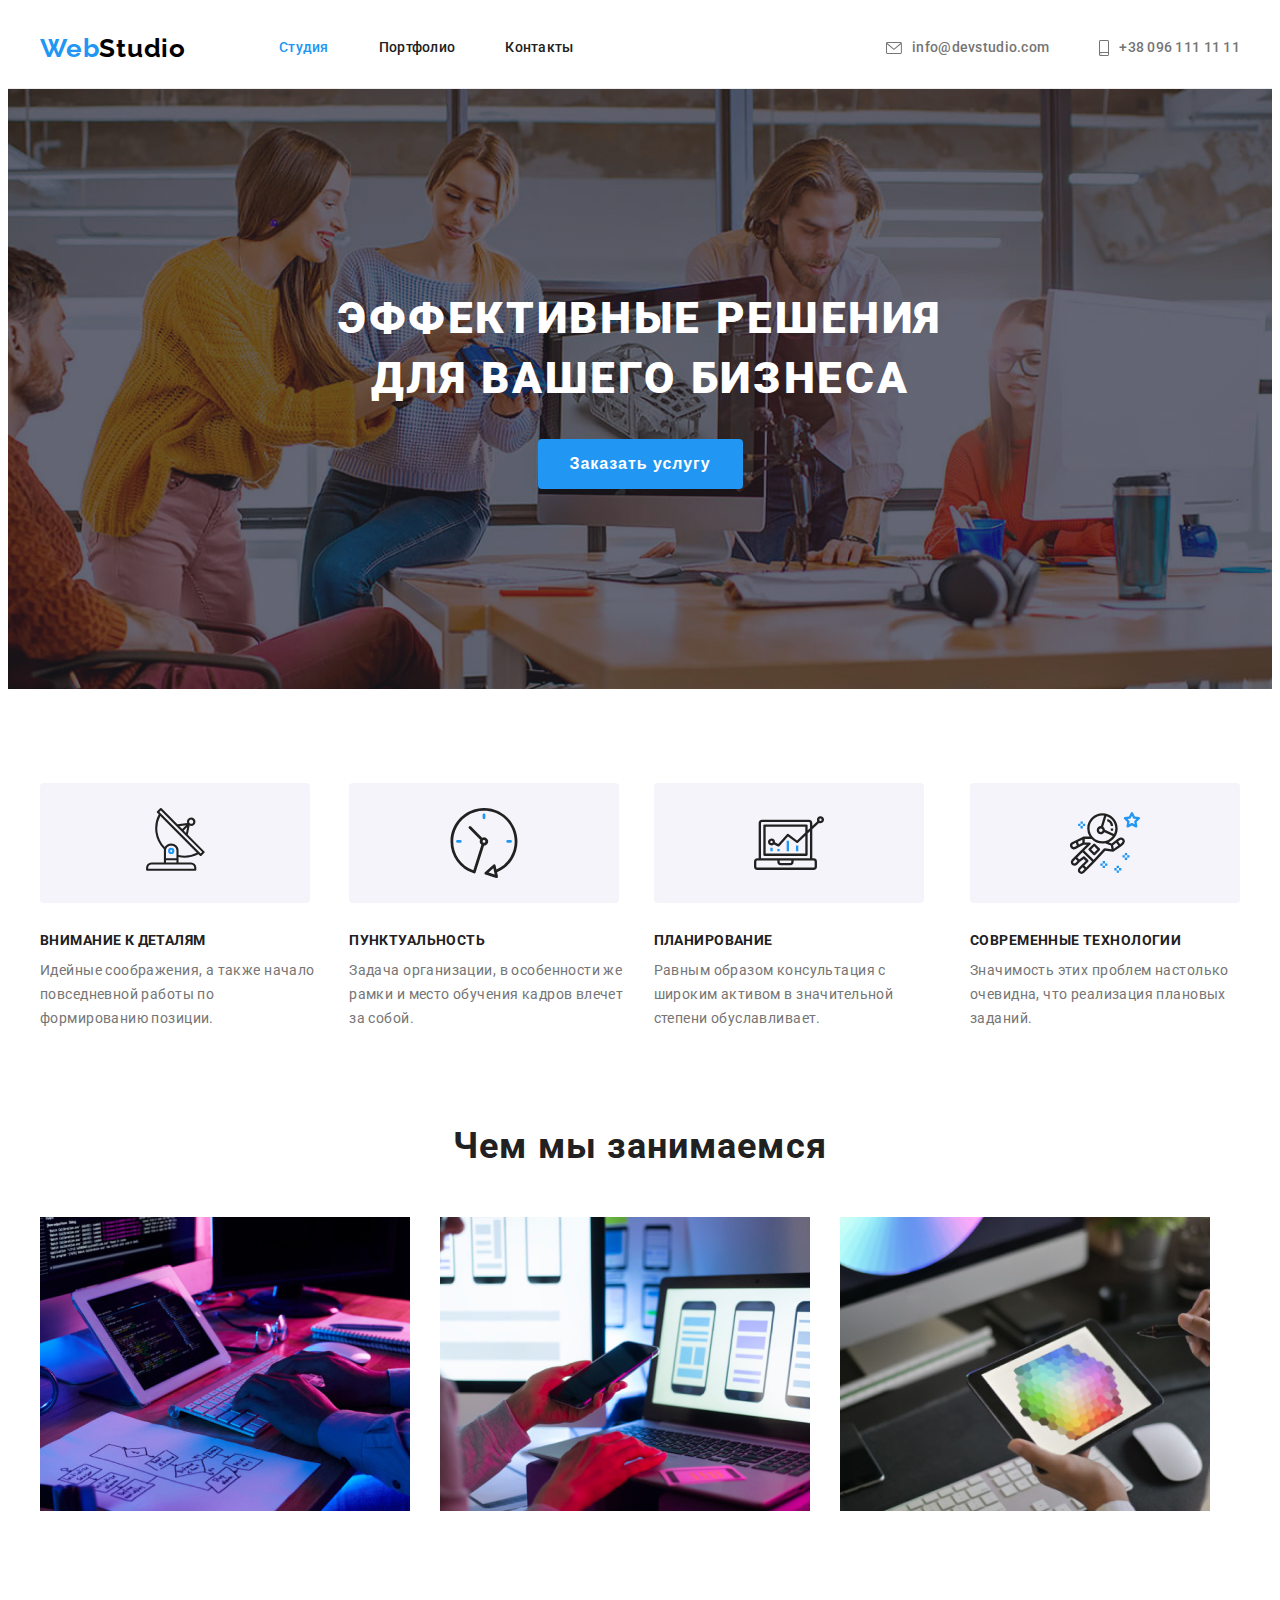
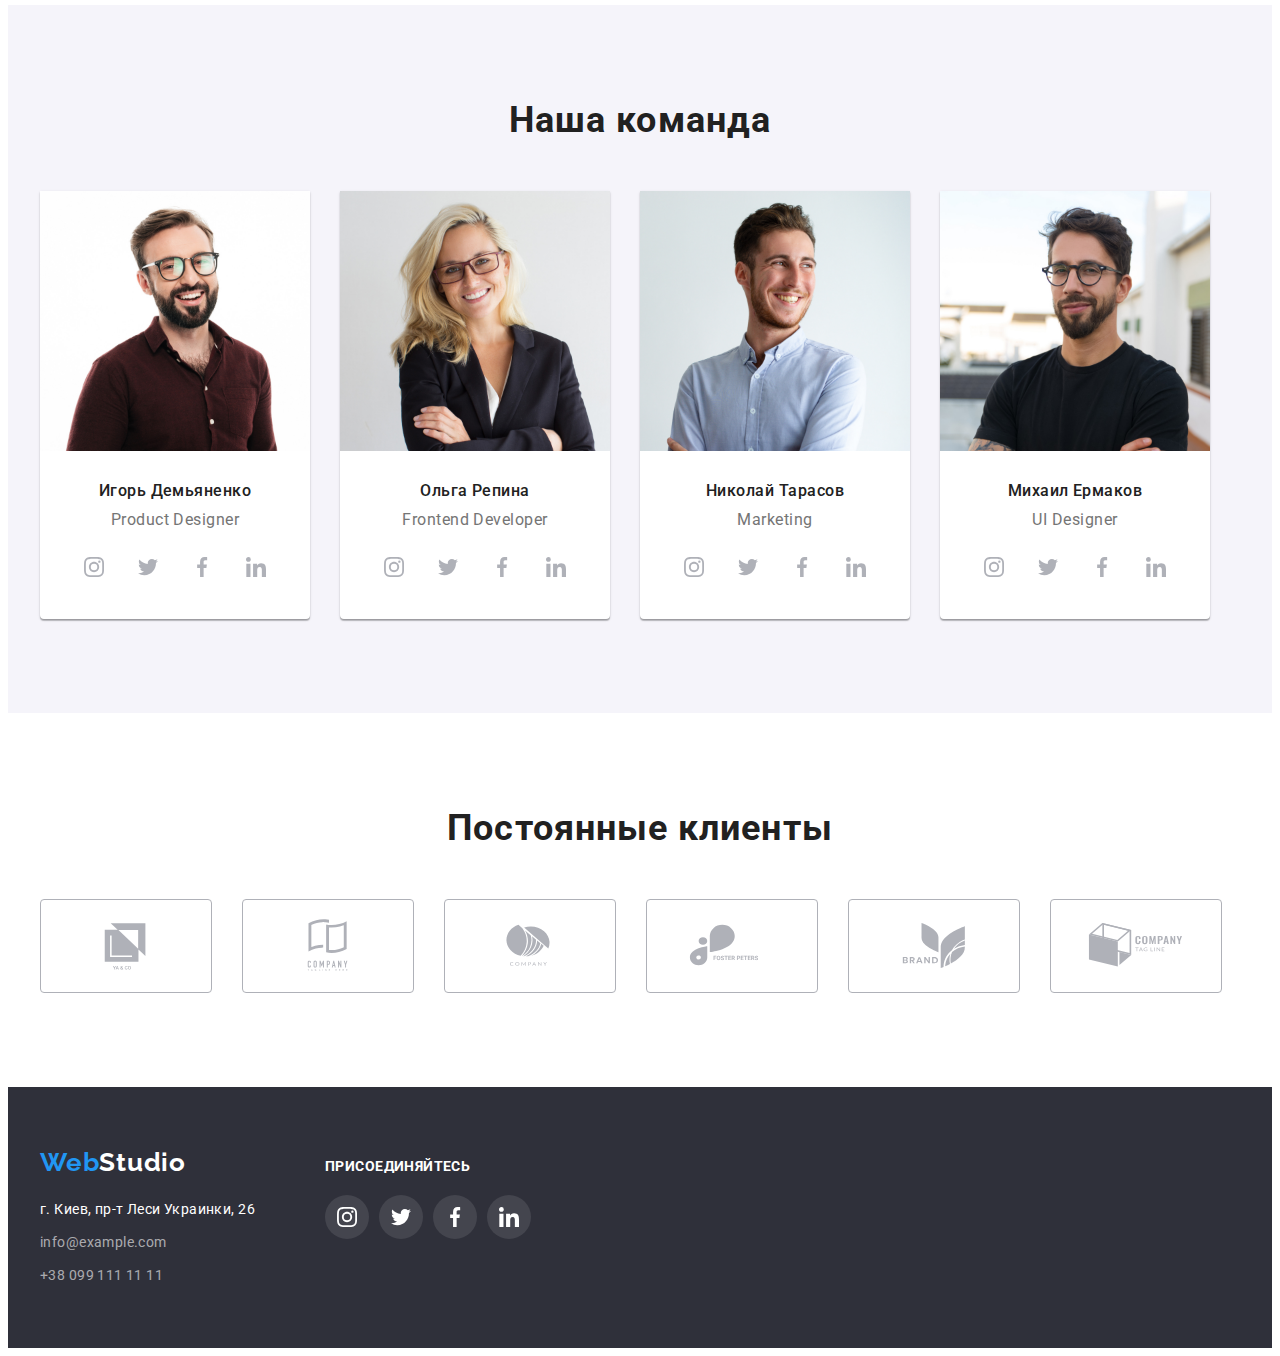
==== index.html @ aa601a35 "hw5" ====
<!DOCTYPE html>
<html lang="ru">
<head>
    <meta charset="UTF-8">
    <meta http-equiv="X-UA-Compatible" content="IE=edge">
    <meta name="viewport" content="width=device-width, initial-scale=1.0">
    <title>WebStudio</title>

    <!-- Основные шрифты -->
    <link rel="preconnect" href="https://fonts.googleapis.com">
    <link rel="preconnect" href="https://fonts.gstatic.com" crossorigin>
    <link href="https://fonts.googleapis.com/css2?family=Raleway:wght@700&family=Roboto:wght@400;500;700;900&display=swap" rel="stylesheet">
    
    <!-- Нормализация стилей -->
    <link rel="stylesheet" href="https://cdnjs.cloudflare.com/ajax/libs/modern-normalize/1.1.0/modern-normalize.min.css"
        integrity="sha512-wpPYUAdjBVSE4KJnH1VR1HeZfpl1ub8YT/NKx4PuQ5NmX2tKuGu6U/JRp5y+Y8XG2tV+wKQpNHVUX03MfMFn9Q=="
        crossorigin="anonymous" referrerpolicy="no-referrer" />
    
    <!-- Кастомные стили -->
    <link rel="stylesheet" href="./css/styles.css">
</head>
<body>
    <!-- Секция Хедер -->
    <header class="header">
        <div class="container header-container">
            <a class="logo link" href="./index.html" lang="en"><span class="logo-primary">Web</span><span
                    class="logo-secondary">Studio</span></a>
            <nav class="nav">
                <ul class="nav-list list">
                    <li class="nav-item"><a class="link current" href="./index.html">Студия</a></li>
                    <li class="nav-item"><a class="link" href="./portfolio.html">Портфолио</a></li>
                    <li class="nav-item"><a class="link" href="">Контакты</a></li>
                </ul>
            </nav>
            <ul class="contact-list list">
                <li class="contact-item">
                    <a class="contact-link link" href="mailto:info@devstudio.com">
                        <svg class="contact-icon" width="16" height="12">
                            <use href="./images/icons.svg#envelope"></use>
                        </svg>
                        info@devstudio.com</a>
                </li>
                <li class="contact-item">
                    <a class="contact-link link" href="tel:+380961111111">
                        <svg class="contact-icon" width="10" height="16">
                            <use href="./images/icons.svg#smartphone"></use>
                        </svg>
                        +38 096 111 11 11</a>
                </li>
            </ul>
        </div>
    </header>
    <!-- Уникальный контент -->
    <main>
        <!-- Секция Герой -->
        <section class="hero">
            <div class="container hero-container">
                <h1 class="hero-title">Эффективные решения для вашего бизнеса</h1>
                <button class="hero-button" type="button">Заказать услугу</button>
            </div> 
        </section>
        <!-- Секция Особенности -->
        <section class="feature section">
            <div class="container feature-container">
                <h2 class="feature-title">Особенности студии</h2>
                <ul class="feature-list list">
                    <li class="feature-item">
                        <div class="feature-box-icon">
                            <svg class="feature-icon" width="70" height="70">
                                <use href="./images/icons.svg#antenna"></use>
                            </svg>
                        </div>
                        <h3 class="feature-subtitle">Внимание к деталям</h3>
                        <p class="feature-text">Идейные соображения, а также начало повседневной работы по формированию позиции.</p>
                    </li>
                    <li class="feature-item">
                        <div class="feature-box-icon">
                            <svg class="feature-icon" width="70" height="70">
                                <use href="./images/icons.svg#clock"></use>
                            </svg>
                        </div>
                        <h3 class="feature-subtitle">Пунктуальность</h3>
                        <p class="feature-text">Задача организации, в особенности же рамки и место обучения кадров влечет за собой.</p>
                    </li>
                    <li class="feature-item">
                        <div class="feature-box-icon">
                            <svg class="feature-icon" width="70" height="70">
                                <use href="./images/icons.svg#diagram"></use>
                            </svg>
                        </div>
                        <h3 class="feature-subtitle">Планирование</h3>
                        <p class="feature-text">Равным образом консультация с широким активом в значительной степени обуславливает.</p>
                    </li>
                    <li class="feature-item">
                        <div class="feature-box-icon">
                            <svg class="feature-icon" width="70" height="70">
                                <use href="./images/icons.svg#astronaut"></use>
                            </svg>
                        </div>
                        <h3 class="feature-subtitle">Современные технологии</h3>
                        <p class="feature-text">Значимость этих проблем настолько очевидна, что реализация плановых заданий.</p>
                    </li>
                </ul>
            </div>
        </section>
        <!-- Секция Услуги -->
        <section class="services section">
            <div class="container services-container">
                <h2 class="services-title">Чем мы занимаемся</h2>
                <ul class="services-list list">
                    <li class="services-item">
                        <img class="services-img" src="./images/services/code.jpg" alt="написание кода" width="370" height="294">
                    </li>
                    <li class="services-item">
                        <img class="services-img" src="./images/services/layout.jpg" alt="создание макетов" width="370" height="294">
                    </li>
                    <li class="services-item">
                        <img class="services-img" src="./images/services/palette.jpg" alt="палитра цветов" width="370" height="294">
                    </li>
                </ul>
            </div>
        </section>
        <!-- Cекция Команда -->
        <section class="team section">
            <div class="container team-container">
                <h2 class="team-title">Наша команда</h2>
                <ul class="team-list list">
                    <li class="team-item">
                        <img class="team-img" src="./images/team/pd.jpg" alt="Игорь Демьяненко" width="270" height="260">
                        <div class="team-txt">
                            <h3 class="team-subtitle">Игорь Демьяненко</h3>
                            <p class="team-desc" lang="en">Product Designer</p>
                            <ul class="socials list">
                                <li class="socials-item">
                                    <a class="socials-link link" href="">
                                        <svg class="socials-icon" width="20" height="20">
                                            <use href="./images/icons.svg#instagram"></use>
                                        </svg>
                                    </a>
                                </li>
                                <li class="socials-item">
                                    <a class="socials-link link" href="">
                                        <svg class="socials-icon" width="20" height="20">
                                            <use href="./images/icons.svg#twitter"></use>
                                        </svg>
                                    </a>
                                </li>
                                <li class="socials-item">
                                    <a class="socials-link link" href="">
                                        <svg class="socials-icon" width="20" height="20">
                                            <use href="./images/icons.svg#facebook"></use>
                                        </svg>
                                    </a>
                                </li>
                                <li class="socials-item">
                                    <a class="socials-link link" href="">
                                        <svg class="socials-icon" width="20" height="20">
                                            <use href="./images/icons.svg#linkedin"></use>
                                        </svg>
                                    </a>
                                </li>
                            </ul>
                        </div>
                    </li>
                    <li class="team-item">
                        <img class="team-img" src="./images/team/fd.jpg" alt="Ольга Репина" width="270" height="260">
                        <div class="team-txt">
                            <h3 class="team-subtitle">Ольга Репина</h3>
                            <p class="team-desc" lang="en">Frontend Developer</p>
                            <ul class="socials list">
                                <li class="socials-item">
                                    <a class="socials-link link" href="">
                                        <svg class="socials-icon" width="20" height="20">
                                            <use href="./images/icons.svg#instagram"></use>
                                        </svg>
                                    </a>
                                </li>
                                <li class="socials-item">
                                    <a class="socials-link link" href="">
                                        <svg class="socials-icon" width="20" height="20">
                                            <use href="./images/icons.svg#twitter"></use>
                                        </svg>
                                    </a>
                                </li>
                                <li class="socials-item">
                                    <a class="socials-link link" href="">
                                        <svg class="socials-icon" width="20" height="20">
                                            <use href="./images/icons.svg#facebook"></use>
                                        </svg>
                                    </a>
                                </li>
                                <li class="socials-item">
                                    <a class="socials-link link" href="">
                                        <svg class="socials-icon" width="20" height="20">
                                            <use href="./images/icons.svg#linkedin"></use>
                                        </svg>
                                    </a>
                                </li>
                            </ul>
                        </div>
                    </li>
                    <li class="team-item">
                        <img class="team-img" src="./images/team/marketing.jpg" alt="Николай Тарасов" width="270" height="260">
                        <div class="team-txt">
                            <h3 class="team-subtitle">Николай Тарасов</h3>
                            <p class="team-desc" lang="en">Marketing</p>
                            <ul class="socials list">
                                <li class="socials-item">
                                    <a class="socials-link link" href="">
                                        <svg class="socials-icon" width="20" height="20">
                                            <use href="./images/icons.svg#instagram"></use>
                                        </svg>
                                    </a>
                                </li>
                                <li class="socials-item">
                                    <a class="socials-link link" href="">
                                        <svg class="socials-icon" width="20" height="20">
                                            <use href="./images/icons.svg#twitter"></use>
                                        </svg>
                                    </a>
                                </li>
                                <li class="socials-item">
                                    <a class="socials-link link" href="">
                                        <svg class="socials-icon" width="20" height="20">
                                            <use href="./images/icons.svg#facebook"></use>
                                        </svg>
                                    </a>
                                </li>
                                <li class="socials-item">
                                    <a class="socials-link link" href="">
                                        <svg class="socials-icon" width="20" height="20">
                                            <use href="./images/icons.svg#linkedin"></use>
                                        </svg>
                                    </a>
                                </li>
                            </ul>
                        </div>
                    </li>
                    <li class="team-item">
                        <img class="team-img" src="./images/team/uidesigner.jpg" alt="Михаил Ермаков" width="270" height="260">
                        <div class="team-txt">
                            <h3 class="team-subtitle">Михаил Ермаков</h3>
                            <p class="team-desc" lang="en">UI Designer</p>
                            <ul class="socials list">
                                <li class="socials-item">
                                    <a class="socials-link link" href="">
                                        <svg class="socials-icon" width="20" height="20">
                                            <use href="./images/icons.svg#instagram"></use>
                                        </svg>
                                    </a>
                                </li>
                                <li class="socials-item">
                                    <a class="socials-link link" href="">
                                        <svg class="socials-icon" width="20" height="20">
                                            <use href="./images/icons.svg#twitter"></use>
                                        </svg>
                                    </a>
                                </li>
                                <li class="socials-item">
                                    <a class="socials-link link" href="">
                                        <svg class="socials-icon" width="20" height="20">
                                            <use href="./images/icons.svg#facebook"></use>
                                        </svg>
                                    </a>
                                </li>
                                <li class="socials-item">
                                    <a class="socials-link link" href="">
                                        <svg class="socials-icon" width="20" height="20">
                                            <use href="./images/icons.svg#linkedin"></use>
                                        </svg>
                                    </a>
                                </li>
                            </ul>
                        </div>
                    </li>
                </ul>
            </div>   
        </section>
        <!-- Секция Клиенты -->
        <section class="clients section">
            <div class="container clients-container">
                <h2 class="clients-title">Постоянные клиенты</h2>
                <ul class="clients-list list">
                    <li class="clients-item">
                        <a class="clients-link link" href="">
                            <svg class="clients-icon" width="106" height="60">
                                <use href="./images/icons.svg#client-1"></use>
                            </svg>
                        </a>
                    </li>
                    <li class="clients-item">
                        <a class="clients-link link" href="">
                            <svg class="clients-icon" width="106" height="60">
                                <use href="./images/icons.svg#client-2"></use>
                            </svg>
                        </a>
                    </li>
                    <li class="clients-item">
                        <a class="clients-link link" href="">
                            <svg class="clients-icon" width="106" height="60">
                                <use href="./images/icons.svg#client-3"></use>
                            </svg>
                        </a>
                    </li>
                    <li class="clients-item">
                        <a class="clients-link link" href="">
                            <svg class="clients-icon" width="106" height="60">
                                <use href="./images/icons.svg#client-4"></use>
                            </svg>
                        </a>
                    </li>
                    <li class="clients-item">
                        <a class="clients-link link" href="">
                            <svg class="clients-icon" width="106" height="60">
                                <use href="./images/icons.svg#client-5"></use>
                            </svg>
                        </a>
                    </li>
                    <li class="clients-item">
                        <a class="clients-link link" href="">
                            <svg class="clients-icon" width="106" height="60">
                                <use href="./images/icons.svg#client-6"></use>
                            </svg>
                        </a>
                    </li>
                </ul>
            </div>
        </section>
    </main>
    <!-- Секция Футер -->
    <footer class="footer section">
        <div class="container footer-container">
            <div class="footer-container-contacts">
                <a class="logo link" href="./index.html" lang="en"><span class="logo-primary">Web</span><span
                        class="footer-logo-secondary">Studio</span></a>
                <address class="footer-address">
                    <span class="location">г. Киев, пр-т Леси Украинки, 26</span>
                    <ul class="footer-list list">
                        <li class="footer-item">
                            <a class="footer-link link" href="mailto:info@example.com">info@example.com</a>
                        </li>
                        <li class="footer-item">
                            <a class="footer-link link" href="tel:+380991111111">+38 099 111 11 11</a>
                        </li>
                    </ul>
                </address>
            </div>
            <div class="footer-container-socials">
                <p class="footer-socials-title">присоединяйтесь</p>
                <ul class="footer-socials list">
                    <li class="footer-socials-item">
                        <a class="footer-socials-link link" href="">
                            <svg class="footer-socials-icon" width="20" height="20">
                                <use href="./images/icons.svg#instagram"></use>
                            </svg>
                        </a>
                    </li>
                    <li class="footer-socials-item">
                        <a class="footer-socials-link link" href="">
                            <svg class="footer-socials-icon" width="20" height="20">
                                <use href="./images/icons.svg#twitter"></use>
                            </svg>
                        </a>
                    </li>
                    <li class="footer-socials-item">
                        <a class="footer-socials-link link" href="">
                            <svg class="footer-socials-icon" width="20" height="20">
                                <use href="./images/icons.svg#facebook"></use>
                            </svg>
                        </a>
                    </li>
                    <li class="footer-socials-item">
                        <a class="footer-socials-link link" href="">
                            <svg class="footer-socials-icon" width="20" height="20">
                                <use href="./images/icons.svg#linkedin"></use>
                            </svg>
                        </a>
                    </li>
                </ul>
            </div>
        </div>
    </footer>
</body>
</html>
---- css/styles.css ----
:root {
  /* Шрифт */
  --primary-font: "Roboto", sans-serif;
  --secondary-font: "Raleway", sans-serif;

  /* Цвет текста */
  --primary-text-color: #212121;
  --secondary-text-color: #757575;
  --primary-accent-color: #2196f3;
  --secondary-accent-color: #ffffff;
  --header-logo-color: #000000;
  --footer-item-color: rgba(255, 255, 255, 0.6);

  /* Фон */
  --primary-background-color: #ffffff;
  --secondary-background-color: #2f303a;
  --additional-background-color: #f5f4fa;
  --hero-background-color: #c4c4c4;
}

/* Body */

body {
  font-family: var(--primary-font);
  font-size: 14px;
  line-height: 1.14;

  letter-spacing: 0.03em;

  color: var(--primary-text-color);
  background-color: var(--primary-background-color);
}

h1,
h2,
h3,
h4,
h5,
h6,
p {
  margin: 0;
  max-width: 100%;
}

img {
  display: block;
}

.link {
  font-family: inherit;
  color: inherit;
  text-decoration: none;
}
.list {
  padding-left: 0;
  margin-top: 0;
  margin-bottom: 0;

  list-style: none;
}

.container {
  width: 1200px;
  padding-left: 15px;
  padding-right: 15px;

  margin-left: auto;
  margin-right: auto;
}

.section {
  padding-top: 94px;
  padding-bottom: 94px;
}

/* Стиль Лого */

.logo-primary,
.logo-secondary,
.footer-logo-secondary {
  font-family: var(--secondary-font);
  font-weight: 700;
  font-size: 26px;
  line-height: 1.19;

  letter-spacing: 0.03em;

  color: var(--primary-accent-color);
}
.logo-secondary {
  color: var(--header-logo-color);
}
.footer-logo-secondary {
  color: var(--secondary-accent-color);
}

/* Хедер */

.header {
  border-bottom: 1px solid #ececec;
}

.header-container {
  display: flex;
  align-items: center;
}

.header-container .logo {
  margin-right: 93px;
}

.nav-list {
  display: flex;
}

.nav-item {
  display: flex;
  margin-right: 50px;

  font-weight: 500;
  letter-spacing: 0.02em;
}

.nav-item:last-child {
  margin-right: 0;
}

.nav-item > .link:hover,
.nav-item > .link:focus {
  color: var(--primary-accent-color);
}

.nav-item > .link {
  display: block;
  padding-top: 32px;
  padding-bottom: 32px;
}

.nav-list .link.current {
  color: var(--primary-accent-color);
}

.contact-list {
  display: flex;
  margin-left: auto;

  font-weight: 500;
  letter-spacing: 0.02em;
}

.contact-item {
  color: var(--secondary-text-color);
}

.contact-item:not(:last-child) {
  margin-right: 50px;
}

.contact-link {
  display: flex;
  align-items: center;
  padding-top: 32px;
  padding-bottom: 32px;
}

.contact-icon {
  margin-right: 10px;
  fill: currentColor;
}

.contact-list .link:hover,
.contact-list .link:focus {
  color: var(--primary-accent-color);
}

/* Герой */

.hero {
  max-width: 1600px;
  margin-left: auto;
  margin-right: auto;
  padding-top: 200px;
  padding-bottom: 200px;

  text-align: center;

  background-color: var(--hero-background-color);
  background-image: linear-gradient(
      to bottom,
      rgba(47, 48, 58, 0.4),
      rgba(47, 48, 58, 0.4)
    ),
    url(../images/hero-img.jpg);
  background-repeat: no-repeat;
  background-position: center;
  background-size: cover;
}

.hero-title {
  max-width: 696px;
  margin-left: auto;
  margin-right: auto;
  margin-bottom: 30px;

  font-weight: 900;
  font-size: 44px;
  line-height: 1.36;

  letter-spacing: 0.06em;
  text-transform: uppercase;

  color: var(--secondary-accent-color);
}

.hero-button {
  padding: 10px 32px;
  border-radius: 4px;

  font-weight: 700;
  font-size: 16px;
  line-height: 1.88;
  letter-spacing: 0.06em;

  color: var(--secondary-accent-color);

  background-color: var(--primary-accent-color);
  cursor: pointer;

  border: none;
}

.hero-button:hover,
.hero-button:focus {
  background-color: #188ce8;
}

/* Особенности */

.feature-list {
  display: flex;
}

.feature-box-icon {
  display: flex;
  width: 270px;
  height: 120px;
  margin-bottom: 30px;
  justify-content: center;
  align-items: center;
  background-color: var(--additional-background-color);
  border-radius: 4px;
}

.feature-item {
  min-width: 270px;
}

.feature-item:not(:last-child) {
  margin-right: 30px;
}

.feature-subtitle {
  margin-bottom: 10px;

  font-weight: 700;
  font-size: 14px;
  line-height: 1.14;

  letter-spacing: 0.03em;
  text-transform: uppercase;

  color: var(--primary-text-color);
}

.feature-text {
  font-size: 14px;
  line-height: 1.71;

  letter-spacing: 0.03em;

  color: var(--secondary-text-color);
}

/* Услуги и Команда*/

.services.section {
  padding-top: 0;
}

.services-title,
.team-title {
  margin-bottom: 50px;

  font-weight: 700;
  font-size: 36px;
  line-height: 1.17;

  text-align: center;
  letter-spacing: 0.03em;

  color: var(--primary-text-color);
}

.services-list {
  display: flex;
}

.services-item:not(:last-child) {
  margin-right: 30px;
}

.team-list {
  display: flex;
}

.team-item {
  background-color: var(--primary-background-color);
  box-shadow: 0px 1px 3px rgba(0, 0, 0, 0.12), 0px 1px 1px rgba(0, 0, 0, 0.14),
    0px 2px 1px rgba(0, 0, 0, 0.2);
  border-radius: 0px 0px 4px 4px;
}

.team-item:not(:last-child) {
  margin-right: 30px;
}

.team-txt {
  padding-top: 30px;
  padding-bottom: 30px;
  padding-left: 32px;
  padding-right: 32px;
}

.team-subtitle {
  margin-bottom: 10px;

  font-weight: 500;
  font-size: 16px;
  line-height: 1.19;
  text-align: center;

  letter-spacing: 0.03em;

  color: var(--primary-text-color);
}

.team-desc {
  margin-bottom: 16px;

  font-size: 16px;
  line-height: 1.19;
  text-align: center;

  letter-spacing: 0.03em;

  color: var(--secondary-text-color);
}

.team {
  background: var(--additional-background-color);
}

.socials {
  display: flex;
}

.socials-item:not(:last-child) {
  margin-right: 10px;
}

.socials-link {
  display: flex;
  justify-content: center;
  align-items: center;

  width: 44px;
  height: 44px;

  border-radius: 50%;
  background-color: var(--primary-background-color);
}

.socials-link:hover,
.socials-link:focus {
  background-color: var(--primary-accent-color);
}

.socials-link:hover .socials-icon,
.socials-link:focus .socials-icon {
  fill: var(--secondary-accent-color);
}

.socials-icon {
  fill: #afb1b8;
}

/* Секция Клиенты */
.clients {
  padding-top: 94px;
  padding-bottom: 94px;
}

.clients-title {
  margin-bottom: 50px;

  font-weight: 700;
  font-size: 36px;
  line-height: 1.17;
  text-align: center;
  letter-spacing: 0.03em;

  color: var(--primary-text-color);
}

.clients-list {
  display: flex;
}

.clients-item:not(:last-child) {
  margin-right: 30px;
}

.clients-link {
  display: flex;
  justify-content: center;
  align-items: center;
  width: 170px;
  height: 92px;

  color: #afb1b8;
  border: 1px solid #afb1b8;
  border-radius: 4px;
}

.clients-icon {
  fill: #afb1b8;
}

.clients-link:hover .clients-icon,
.clients-link:focus .clients-icon {
  fill: var(--primary-accent-color);
}
.clients-link:hover,
.clients-link:focus {
  border: 1px solid var(--primary-accent-color);
}

/* Футер */
.footer-container {
  display: flex;
  align-items: baseline;
}

.footer.section {
  padding-top: 60px;
  padding-bottom: 60px;

  background-color: var(--secondary-background-color);
}

.footer-container-contacts {
  display: block;
  margin-right: 70px;
}

.footer-container-socials {
  display: block;
}
.footer-container .logo {
  display: block;
  margin-bottom: 20px;
}

.footer-socials-title {
  margin-bottom: 20px;

  font-weight: 700;
  font-size: 14px;
  line-height: 1.14;
  letter-spacing: 0.03em;
  text-transform: uppercase;

  color: var(--primary-background-color);
}

.footer-socials {
  display: flex;
}

.footer-socials-item:not(:last-child) {
  margin-right: 10px;
}

.footer-socials-link {
  display: flex;
  justify-content: center;
  align-items: center;

  width: 44px;
  height: 44px;

  border-radius: 50%;
  background-color: rgba(255, 255, 255, 0.1);
}

.footer-socials-link:hover,
.footer-socials-link:focus {
  background-color: var(--primary-accent-color);
}

.footer-socials-icon {
  fill: var(--secondary-accent-color);
}

.location,
.footer-link {
  font-size: 14px;
  line-height: 1.71;
  font-style: normal;

  letter-spacing: 0.03em;

  color: var(--secondary-accent-color);
}

.location {
  display: block;
  margin-bottom: 9px;
}

.footer-item:not(:last-child) {
  margin-bottom: 9px;
}

.footer-link {
  color: var(--footer-item-color);
}

.footer-link:hover,
.footer-link:focus {
  color: var(--primary-accent-color);
}
/* Портфолио */

.filter-list {
  display: flex;
  justify-content: center;
  margin-bottom: 50px;
}

.filter-item:not(:last-child) {
  margin-right: 8px;
}

.filter-btn {
  padding: 6px 22px;
  border-radius: 4px;

  font-weight: 500;
  font-size: 16px;
  line-height: 1.63;

  text-align: center;
  letter-spacing: 0.03em;

  color: var(--primary-text-color);
  background-color: var(--additional-background-color);
  cursor: pointer;

  border: none;
}

.filter-btn:hover,
.filter-btn:focus {
  color: var(--secondary-accent-color);
  background-color: var(--primary-accent-color);
  box-shadow: 0px 3px 1px rgba(0, 0, 0, 0.1), 0px 1px 2px rgba(0, 0, 0, 0.08),
    0px 2px 2px rgba(0, 0, 0, 0.12);
  border-radius: 4px;
}

.portfolio-list {
  display: flex;
  flex-wrap: wrap;

  margin-right: -30px;
  margin-bottom: -30px;
}

.portfolio-item {
  flex-basis: calc(100% - 60px) / 3;

  margin-right: 30px;
  margin-bottom: 30px;
}

.portfolio-link {
  display: block;
}

.portfolio-link:hover,
.portfolio-link:focus {
  box-shadow: 0px 1px 1px rgba(0, 0, 0, 0.12), 0px 4px 4px rgba(0, 0, 0, 0.06),
    1px 4px 6px rgba(0, 0, 0, 0.16);
}

.txt-card {
  padding-top: 20px;
  padding-bottom: 20px;
  padding-left: 24px;
  padding-right: 24px;

  border-left: 1px solid #eeeeee;
  border-right: 1px solid #eeeeee;
  border-bottom: 1px solid #eeeeee;
}

.portfolio-subtitle {
  margin-bottom: 4px;

  font-weight: 700;
  font-size: 18px;
  line-height: 2;

  letter-spacing: 0.06em;

  color: var(--primary-text-color);
}

.portfolio-desc {
  font-size: 16px;
  line-height: 1.88;

  letter-spacing: 0.03em;

  color: var(--secondary-text-color);
}

/* visually-hidden */

.feature-title,
.portfolio-title {
  position: absolute;
  white-space: nowrap;
  width: 1px;
  height: 1px;
  overflow: hidden;
  border: 0;
  padding: 0;
  clip: rect(0 0 0 0);
  clip-path: inset(50%);
  margin: -1px;
}
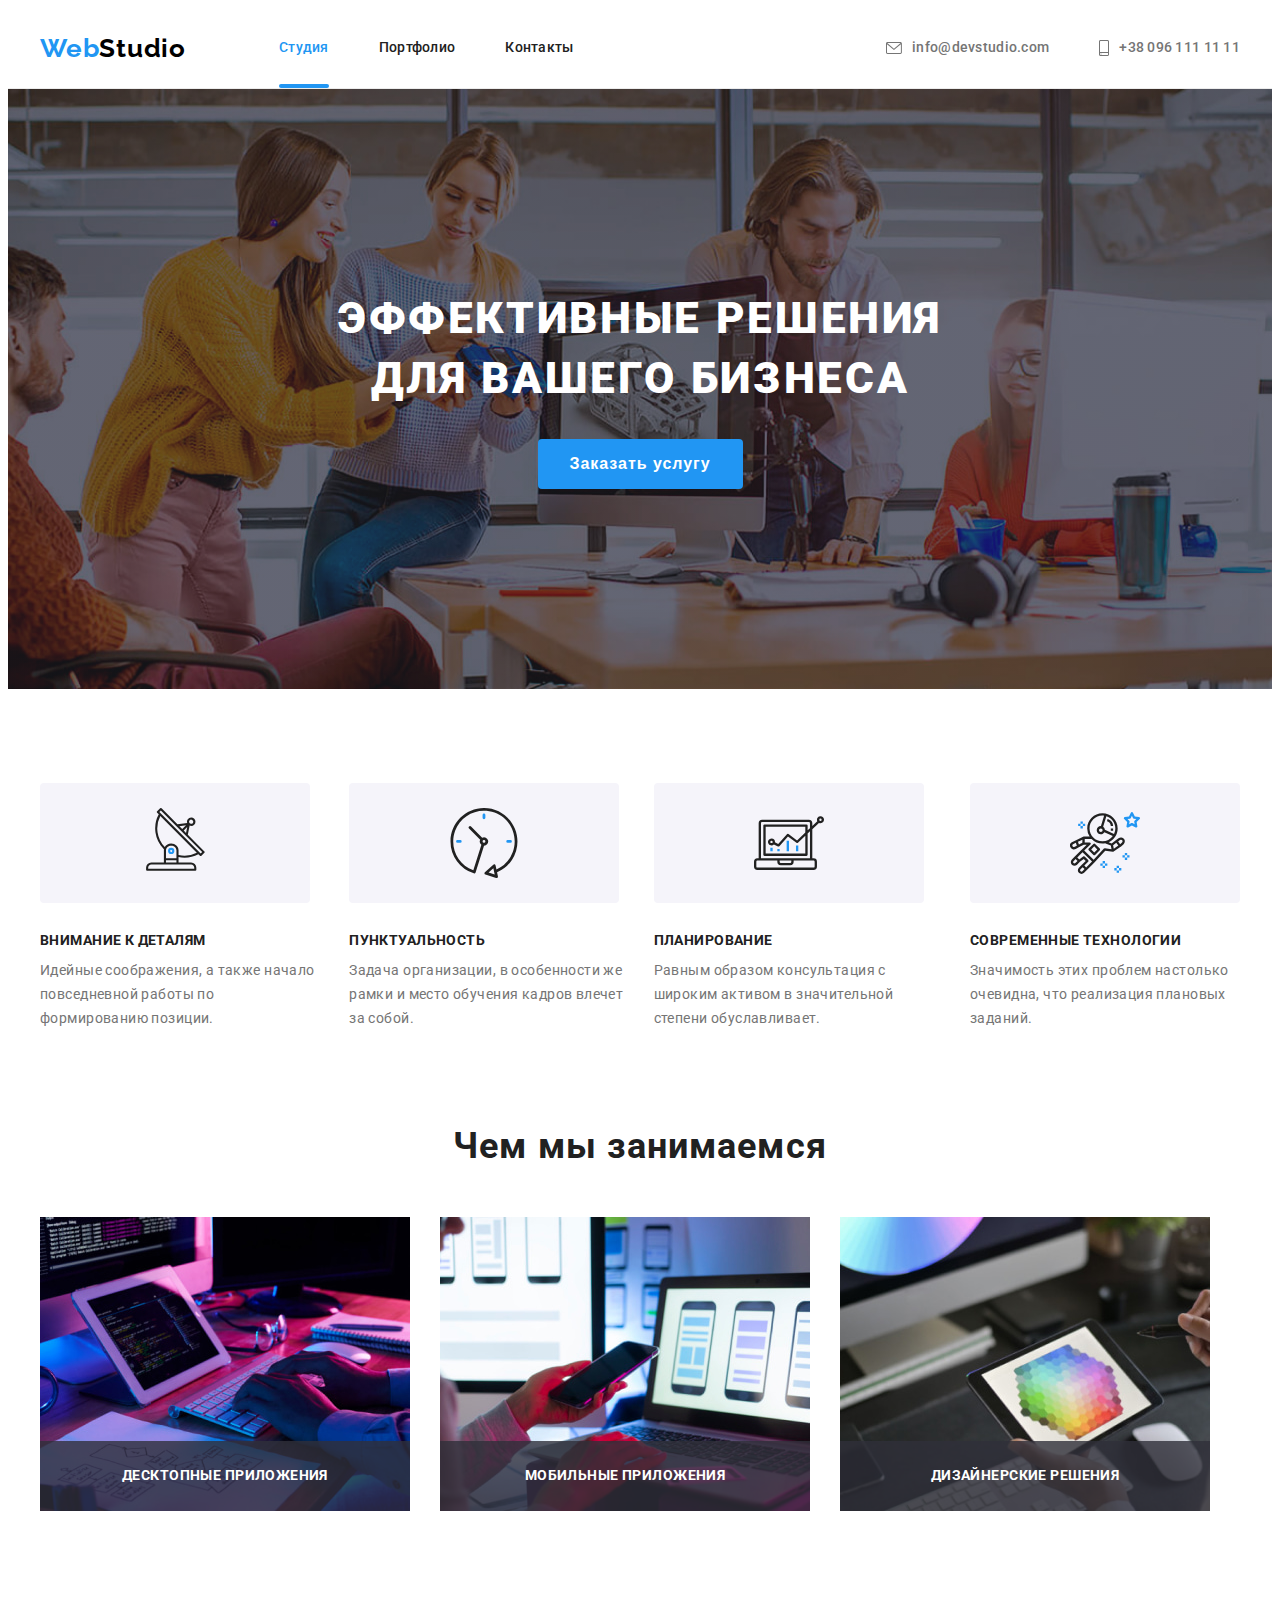
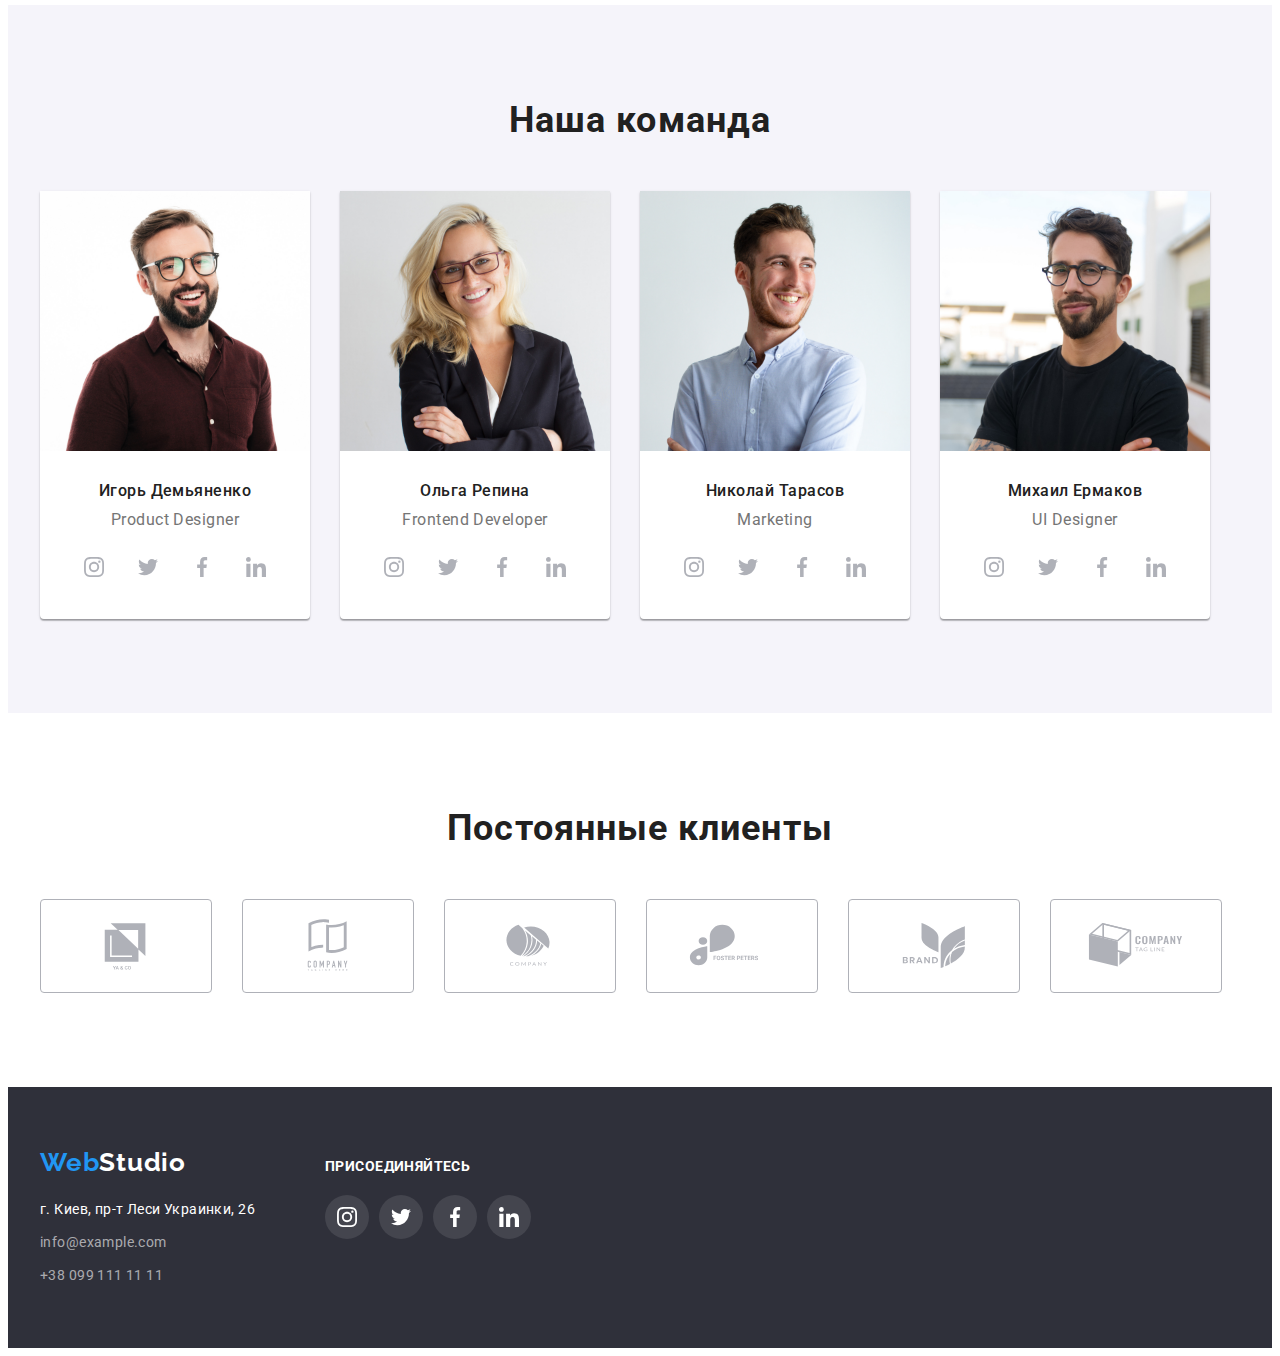
==== commit 3ce5f42c: "c1-c7-done" ====
--- a/index.html
+++ b/index.html
@@ -110,12 +110,21 @@
                 <ul class="services-list list">
                     <li class="services-item">
                         <img class="services-img" src="./images/services/code.jpg" alt="написание кода" width="370" height="294">
+                        <div class="services-row">
+                            <h3 class="services-subtitle">Десктопные приложения</h3>
+                        </div>
                     </li>
                     <li class="services-item">
                         <img class="services-img" src="./images/services/layout.jpg" alt="создание макетов" width="370" height="294">
+                        <div class="services-row">
+                            <h3 class="services-subtitle">Мобильные приложения</h3>
+                        </div>
                     </li>
                     <li class="services-item">
                         <img class="services-img" src="./images/services/palette.jpg" alt="палитра цветов" width="370" height="294">
+                        <div class="services-row">
+                            <h3 class="services-subtitle">Дизайнерские решения</h3>
+                        </div>
                     </li>
                 </ul>
             </div>
--- a/css/styles.css
+++ b/css/styles.css
@@ -16,6 +16,11 @@
   --secondary-background-color: #2f303a;
   --additional-background-color: #f5f4fa;
   --hero-background-color: #c4c4c4;
+  --portfolio-card-background: rgba(33, 150, 243, 0.9);
+
+  /* Анимация */
+  --primary-duration: 250ms;
+  --primery-timing-function: cubic-bezier(0.4, 0, 0.2, 1);
 }
 
 /* Body */
@@ -134,10 +139,28 @@
   display: block;
   padding-top: 32px;
   padding-bottom: 32px;
-}
-
-.nav-list .link.current {
+
+  transition: color var(--primary-duration) var(--primery-timing-function);
+}
+
+.link.current {
+  position: relative;
+
   color: var(--primary-accent-color);
+}
+
+.link.current::after {
+  content: "";
+
+  position: absolute;
+  left: 0;
+  bottom: 0;
+
+  display: block;
+  width: 100%;
+  height: 4px;
+  background-color: var(--primary-accent-color);
+  border-radius: 2px;
 }
 
 .contact-list {
@@ -161,6 +184,8 @@
   align-items: center;
   padding-top: 32px;
   padding-bottom: 32px;
+
+  transition: color var(--primary-duration) var(--primery-timing-function);
 }
 
 .contact-icon {
@@ -222,11 +247,12 @@
   letter-spacing: 0.06em;
 
   color: var(--secondary-accent-color);
-
   background-color: var(--primary-accent-color);
+  border: none;
   cursor: pointer;
 
-  border: none;
+  transition: background-color var(--primary-duration)
+    var(--primery-timing-function);
 }
 
 .hero-button:hover,
@@ -305,9 +331,41 @@
   display: flex;
 }
 
+.services-item {
+  display: block;
+  position: relative;
+}
+
 .services-item:not(:last-child) {
   margin-right: 30px;
 }
+
+.services-row {
+  display: flex;
+
+  position: absolute;
+  left: 0;
+  bottom: 0;
+
+  width: 100%;
+  height: 70px;
+  justify-content: center;
+  align-items: center;
+
+  background-color: rgba(47, 48, 58, 0.8);
+}
+
+.services-subtitle {
+  font-weight: 700;
+  font-size: 14px;
+  line-height: 1.14;
+  letter-spacing: 0.03em;
+  text-transform: uppercase;
+
+  color: var(--secondary-accent-color);
+}
+
+/* Команда */
 
 .team-list {
   display: flex;
@@ -378,6 +436,8 @@
 
   border-radius: 50%;
   background-color: var(--primary-background-color);
+  transition: background-color var(--primary-duration)
+    var(--primery-timing-function);
 }
 
 .socials-link:hover,
@@ -392,6 +452,7 @@
 
 .socials-icon {
   fill: #afb1b8;
+  transition: fill var(--primary-duration) var(--primery-timing-function);
 }
 
 /* Секция Клиенты */
@@ -430,10 +491,12 @@
   color: #afb1b8;
   border: 1px solid #afb1b8;
   border-radius: 4px;
+  transition: border var(--primary-duration) var(--primery-timing-function);
 }
 
 .clients-icon {
   fill: #afb1b8;
+  transition: fill var(--primary-duration) var(--primery-timing-function);
 }
 
 .clients-link:hover .clients-icon,
@@ -501,6 +564,8 @@
 
   border-radius: 50%;
   background-color: rgba(255, 255, 255, 0.1);
+  transition: background-color var(--primary-duration)
+    var(--primery-timing-function);
 }
 
 .footer-socials-link:hover,
@@ -534,12 +599,14 @@
 
 .footer-link {
   color: var(--footer-item-color);
+  transition: color var(--primary-duration) var(--primery-timing-function);
 }
 
 .footer-link:hover,
 .footer-link:focus {
   color: var(--primary-accent-color);
 }
+
 /* Портфолио */
 
 .filter-list {
@@ -554,20 +621,22 @@
 
 .filter-btn {
   padding: 6px 22px;
-  border-radius: 4px;
 
   font-weight: 500;
   font-size: 16px;
   line-height: 1.63;
-
   text-align: center;
   letter-spacing: 0.03em;
 
   color: var(--primary-text-color);
   background-color: var(--additional-background-color);
   cursor: pointer;
-
   border: none;
+  border-radius: 4px;
+
+  transition: color var(--primary-duration) var(--primery-timing-function),
+    background-color var(--primary-duration) var(--primery-timing-function),
+    box-shadow var(--primary-duration) var(--primery-timing-function);
 }
 
 .filter-btn:hover,
@@ -576,7 +645,6 @@
   background-color: var(--primary-accent-color);
   box-shadow: 0px 3px 1px rgba(0, 0, 0, 0.1), 0px 1px 2px rgba(0, 0, 0, 0.08),
     0px 2px 2px rgba(0, 0, 0, 0.12);
-  border-radius: 4px;
 }
 
 .portfolio-list {
@@ -596,6 +664,7 @@
 
 .portfolio-link {
   display: block;
+  transition: box-shadow var(--primary-duration) var(--primery-timing-function);
 }
 
 .portfolio-link:hover,
@@ -628,12 +697,48 @@
 }
 
 .portfolio-desc {
+  font-weight: 400;
   font-size: 16px;
   line-height: 1.88;
 
   letter-spacing: 0.03em;
 
   color: var(--secondary-text-color);
+}
+
+.portfolio-thumb {
+  position: relative;
+  overflow: hidden;
+}
+
+.portfolio-link:hover .portfolio-row,
+.portfolio-link:focus .portfolio-row {
+  transform: translateY(0);
+}
+
+.portfolio-row {
+  display: block;
+  width: 370px;
+  height: 294px;
+  padding: 63px 24px;
+
+  position: absolute;
+  top: 0;
+  left: 0;
+  transform: translateY(100%);
+  transition: transform var(--primary-duration) var(--primery-timing-function);
+
+  pointer-events: none;
+  background-color: var(--portfolio-card-background);
+}
+
+.portfolio-row-txt {
+  font-weight: 400;
+  font-size: 18px;
+  line-height: 1.56;
+  letter-spacing: 0.03em;
+
+  color: var(--secondary-accent-color);
 }
 
 /* visually-hidden */
